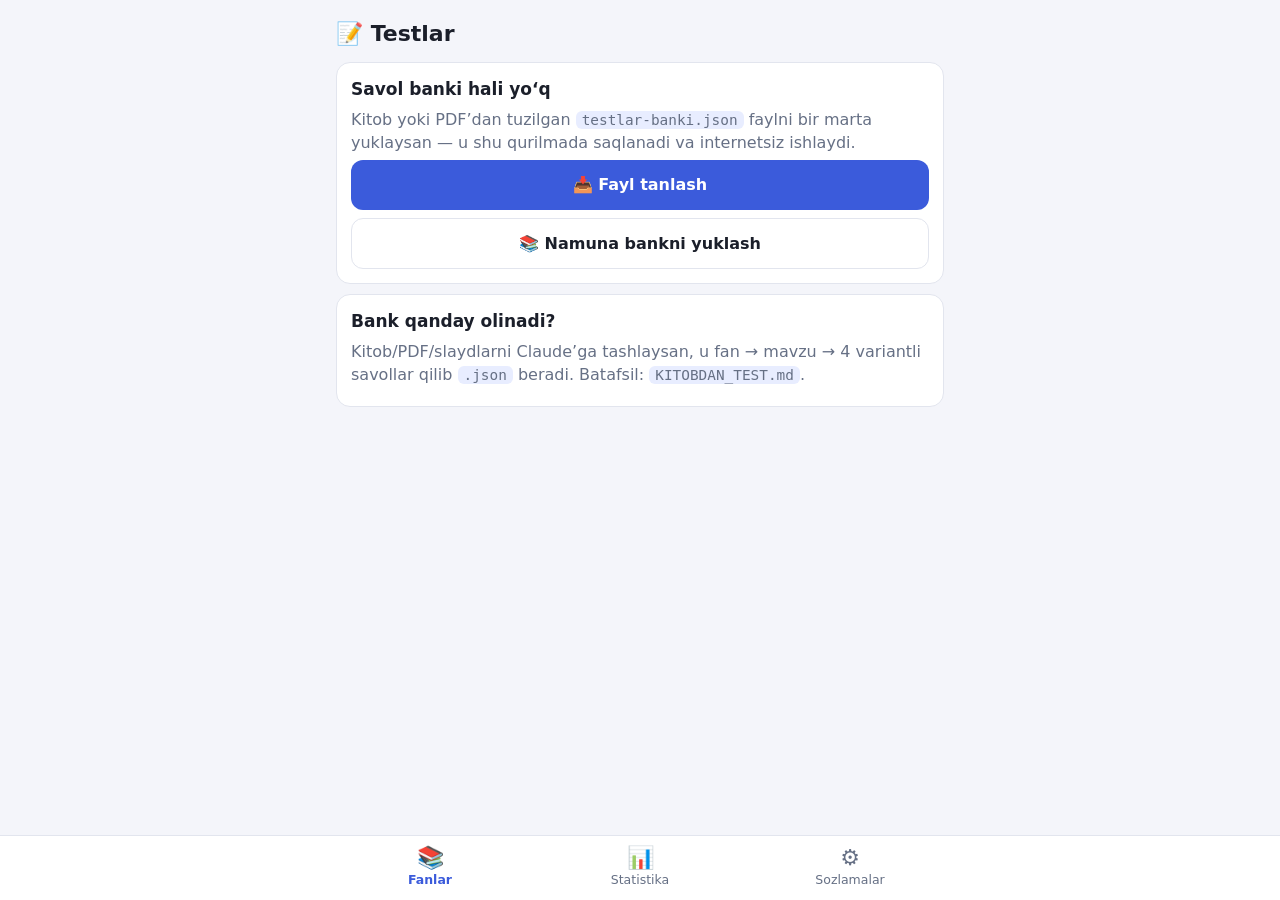
==== index.html @ 3037667a "Testlar: mustaqil PWA (fan → mavzu → 4 variantli testlar), bank import, xatolar/takrorlash, imtihon " ====
<!doctype html>
<html lang="uz">
<head>
<meta charset="utf-8">
<meta name="viewport" content="width=device-width,initial-scale=1,viewport-fit=cover">
<title>Testlar</title>
<meta name="theme-color" content="#3b5bdb">
<meta name="apple-mobile-web-app-capable" content="yes">
<meta name="mobile-web-app-capable" content="yes">
<meta name="apple-mobile-web-app-title" content="Testlar">
<meta name="apple-mobile-web-app-status-bar-style" content="default">
<link rel="manifest" href="manifest.webmanifest">
<link rel="icon" href="icons/icon.svg" type="image/svg+xml">
<link rel="apple-touch-icon" href="icons/apple-touch-icon.png">
<link rel="stylesheet" href="style.css">
</head>
<body>
<main id="app" aria-live="polite"></main>
<nav id="nav" aria-label="Asosiy"></nav>
<div id="toast" role="status" aria-live="polite"></div>
<input type="file" id="fbank" accept=".json,application/json" multiple hidden>
<input type="file" id="fback" accept=".json,application/json" hidden>
<noscript><p style="padding:16px">Ilova ishlashi uchun JavaScript kerak.</p></noscript>
<script src="app.js"></script>
</body>
</html>
---- style.css ----
:root{
  --bg:#f4f5fa;--card:#fff;--tx:#1b1f2a;--mu:#667085;--bd:#e2e5ee;
  --ac:#3b5bdb;--acx:#fff;--ac2:#e8edff;
  --ok:#0e8a47;--okbg:#e6f6ec;--bad:#c9261b;--badbg:#fdecea;--warn:#a15c07;--warnbg:#fff4e0;
  --r:14px;--nav:64px;
}
@media(prefers-color-scheme:dark){
  :root{--bg:#0e111d;--card:#171b2c;--tx:#e8eaf3;--mu:#9aa3b8;--bd:#2a3047;
    --ac:#8ea2ff;--acx:#0e111d;--ac2:#232a4d;
    --ok:#46d98a;--okbg:#10301f;--bad:#ff857b;--badbg:#3a1b1a;--warn:#f5b35b;--warnbg:#3a2c12}
}
*{box-sizing:border-box;-webkit-tap-highlight-color:transparent}
html{-webkit-text-size-adjust:100%}
body{margin:0;background:var(--bg);color:var(--tx);font:16px/1.45 -apple-system,BlinkMacSystemFont,"Segoe UI",Roboto,system-ui,sans-serif}
#app{max-width:640px;margin:0 auto;padding:max(14px,env(safe-area-inset-top)) 16px calc(var(--nav) + 24px + env(safe-area-inset-bottom))}
body.noav #app{padding-bottom:calc(24px + env(safe-area-inset-bottom))}
h1{font-size:22px;margin:4px 0 12px}
h2{font-size:17px;margin:0}
p{margin:6px 0}
code{background:var(--ac2);padding:1px 6px;border-radius:6px;font-size:.9em}
small,.mu{color:var(--mu)}
.mu.s{font-size:13px}
button{font:inherit;color:inherit;cursor:pointer}
button:disabled{opacity:.45;cursor:not-allowed}
:focus-visible{outline:3px solid var(--ac);outline-offset:2px}

.card{background:var(--card);border:1px solid var(--bd);border-radius:var(--r);padding:14px;margin:10px 0}
.hd{display:flex;align-items:center;justify-content:space-between;gap:8px}
.chip{display:inline-block;border:1px solid var(--bd);background:var(--card);border-radius:999px;padding:6px 12px;font-size:14px;min-height:36px}
.chip.on{background:var(--ac);color:var(--acx);border-color:var(--ac)}
.chip.static{min-height:0;padding:2px 10px;font-size:13px;color:var(--mu)}
.chips{display:flex;flex-wrap:wrap;gap:8px;margin:8px 0}
.row{display:flex;align-items:center;gap:10px;width:100%;text-align:left;background:var(--card);border:1px solid var(--bd);border-radius:12px;padding:12px;margin:8px 0;min-height:52px}
.row .t{flex:1;min-width:0}
.row .t b{overflow-wrap:anywhere}
.row.btnrow:active{background:var(--ac2)}

.big,.btn{display:block;border-radius:12px;padding:13px 16px;min-height:50px;font-weight:600;text-align:center}
.big{width:100%;background:var(--ac);color:var(--acx);border:0}
.btn{background:var(--card);border:1px solid var(--bd)}
.btn.s{min-height:44px;padding:9px 14px;font-weight:500}
.btn.danger{color:var(--bad);border-color:var(--bad)}
.in{display:flex;gap:8px;flex-wrap:wrap;margin:8px 0}
.in>*{flex:1 1 140px;margin:0}
.in>.fix{flex:0 0 auto}

.seg{display:flex;background:var(--ac2);border-radius:12px;padding:3px;gap:3px;margin:8px 0}
.seg button{flex:1;border:0;background:transparent;border-radius:9px;padding:9px 6px;min-height:44px;font-size:14px}
.seg button.on{background:var(--card);font-weight:700;box-shadow:0 1px 3px rgba(0,0,0,.15)}

.bar{height:8px;background:var(--ac2);border-radius:99px;overflow:hidden;margin:8px 0}
.bar i{display:block;height:100%;background:var(--ac);border-radius:99px}
.bar.ok i{background:var(--ok)}

#nav{position:fixed;left:0;right:0;bottom:0;display:flex;justify-content:center;background:var(--card);border-top:1px solid var(--bd);padding-bottom:env(safe-area-inset-bottom);z-index:5}
body.noav #nav{display:none}
#nav button{flex:1;max-width:210px;border:0;background:transparent;height:var(--nav);font-size:12.5px;display:flex;flex-direction:column;align-items:center;justify-content:center;gap:2px;color:var(--mu)}
#nav button span{font-size:22px;line-height:1}
#nav button.on{color:var(--ac);font-weight:700}

/* Test */
.q{font-size:18px;line-height:1.45;margin:12px 0 14px;font-weight:600;overflow-wrap:anywhere}
.opt{display:flex;gap:12px;align-items:flex-start;width:100%;text-align:left;background:var(--card);border:2px solid var(--bd);border-radius:12px;padding:13px;margin:9px 0;min-height:54px}
.opt .l{flex:0 0 28px;height:28px;border-radius:50%;background:var(--ac2);display:grid;place-items:center;font-weight:700;font-size:14px}
.opt span:last-child{flex:1;overflow-wrap:anywhere}
.opt:disabled{opacity:1;cursor:default}
.opt.sel{border-color:var(--ac);background:var(--ac2)}
.opt.ok{border-color:var(--ok);background:var(--okbg)}
.opt.bad{border-color:var(--bad);background:var(--badbg)}
.fb{border-radius:12px;padding:12px;margin:10px 0;background:var(--okbg);border:1px solid var(--ok)}
.fb.bad{background:var(--badbg);border-color:var(--bad)}
.fb.neutral{background:var(--ac2);border-color:var(--ac)}
.fb p{margin:6px 0 0}
.score{text-align:center;padding:10px 0}
.score b.n{font-size:48px;display:block;line-height:1.1}
details.rev{background:var(--card);border:1px solid var(--bd);border-radius:12px;padding:12px;margin:8px 0}
details.rev summary{cursor:pointer;font-weight:600;overflow-wrap:anywhere}
.stbar{display:flex;align-items:center;gap:8px;margin:8px 0;width:100%;text-align:left;background:none;border:0;padding:4px 0}
.stbar .k{flex:0 0 38%;font-size:14px;overflow-wrap:anywhere}
.stbar .b{flex:1}
.stbar .v{flex:0 0 76px;text-align:right;font-size:13px;color:var(--mu)}
.stbar .bar{margin:0}
.grid{display:grid;grid-template-columns:1fr auto;gap:6px 12px;margin:8px 0}
.grid b{text-align:right}
.note{background:var(--warnbg);color:var(--warn);border-radius:12px;padding:10px 12px;margin:10px 0;font-size:14px}
.okn{background:var(--okbg);color:var(--ok)}
input[type=date]{font:inherit;font-size:16px;padding:8px;border:1px solid var(--bd);border-radius:10px;background:var(--card);color:var(--tx);min-height:44px}
input[type=checkbox]{width:22px;height:22px;flex:0 0 auto;accent-color:var(--ac)}
.sticky{position:sticky;bottom:calc(var(--nav) + env(safe-area-inset-bottom));z-index:4;background:var(--bg);margin:0 -16px;padding:8px 16px;box-shadow:0 -8px 12px -8px rgba(0,0,0,.18)}
.top{display:flex;align-items:center;justify-content:space-between;gap:8px;margin-bottom:6px}
.tmr{font-weight:700;font-variant-numeric:tabular-nums}
.x{background:var(--card);border:1px solid var(--bd);border-radius:10px;min-width:44px;min-height:44px;font-size:18px}

#toast{position:fixed;left:50%;bottom:calc(var(--nav) + 18px + env(safe-area-inset-bottom));transform:translateX(-50%) translateY(20px);background:var(--tx);color:var(--bg);padding:10px 16px;border-radius:12px;opacity:0;pointer-events:none;transition:.25s;max-width:88vw;z-index:10;font-size:14px}
#toast.on{opacity:1;transform:translateX(-50%)}
@media(prefers-reduced-motion:reduce){*{transition:none!important}}
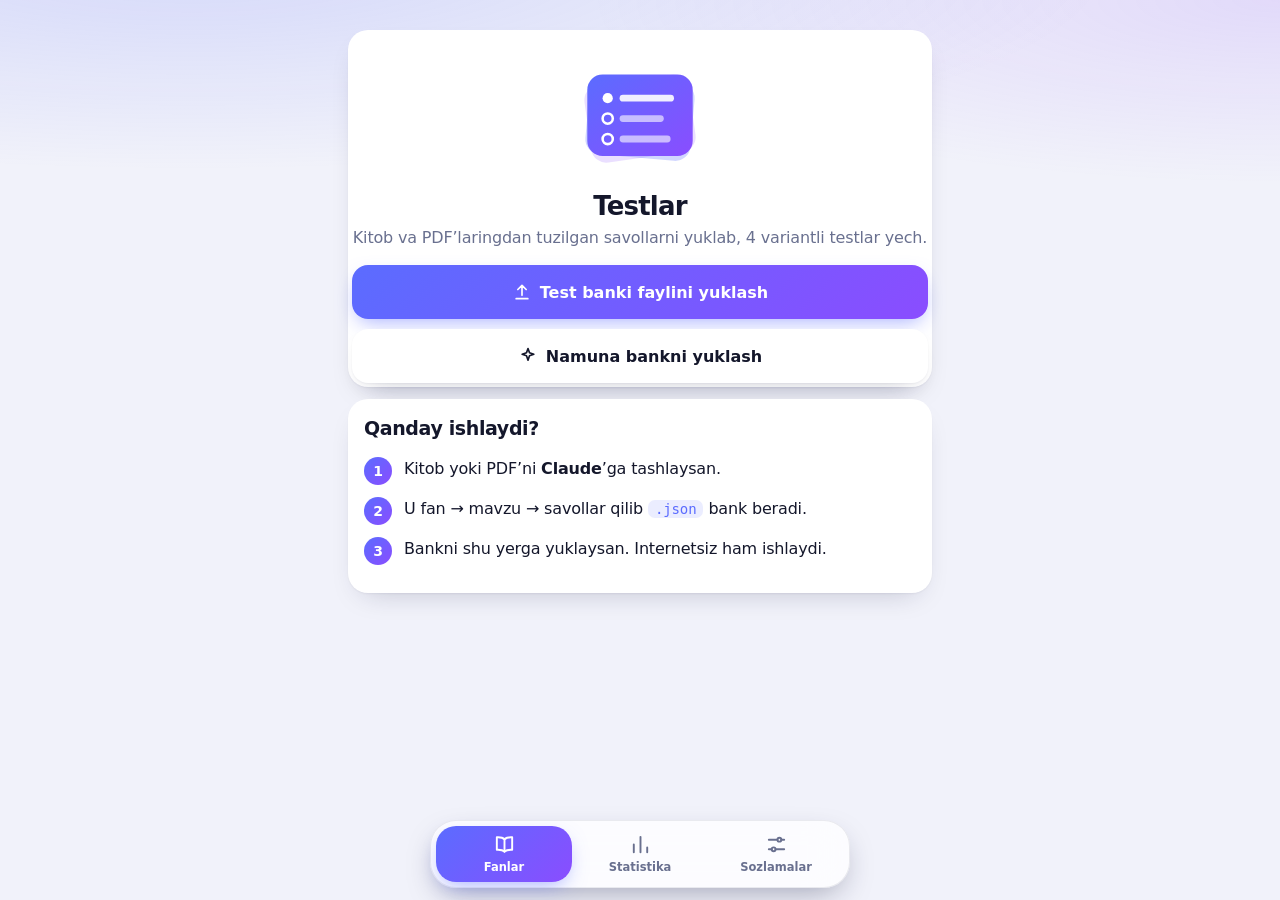
==== commit 05770339: "Interfeysni to‘liq yangilash: gradient dizayn, SVG ikonkalar, kunlik maqsad/streak, animatsiyalar, t" ====
--- a/index.html
+++ b/index.html
@@ -4,7 +4,7 @@
 <meta charset="utf-8">
 <meta name="viewport" content="width=device-width,initial-scale=1,viewport-fit=cover">
 <title>Testlar</title>
-<meta name="theme-color" content="#3b5bdb">
+<meta name="theme-color" content="#5b6cff">
 <meta name="apple-mobile-web-app-capable" content="yes">
 <meta name="mobile-web-app-capable" content="yes">
 <meta name="apple-mobile-web-app-title" content="Testlar">
@@ -18,6 +18,7 @@
 <main id="app" aria-live="polite"></main>
 <nav id="nav" aria-label="Asosiy"></nav>
 <div id="toast" role="status" aria-live="polite"></div>
+<div id="sheet"></div>
 <input type="file" id="fbank" accept=".json,application/json" multiple hidden>
 <input type="file" id="fback" accept=".json,application/json" hidden>
 <noscript><p style="padding:16px">Ilova ishlashi uchun JavaScript kerak.</p></noscript>
--- a/style.css
+++ b/style.css
@@ -1,96 +1,268 @@
+/* ───────── Tokenlar ───────── */
 :root{
-  --bg:#f4f5fa;--card:#fff;--tx:#1b1f2a;--mu:#667085;--bd:#e2e5ee;
-  --ac:#3b5bdb;--acx:#fff;--ac2:#e8edff;
-  --ok:#0e8a47;--okbg:#e6f6ec;--bad:#c9261b;--badbg:#fdecea;--warn:#a15c07;--warnbg:#fff4e0;
-  --r:14px;--nav:64px;
+  --bg:#f1f2fa;--card:#fff;--card2:#f6f7fd;--tx:#14172b;--mu:#69708f;--bd:rgba(20,24,60,.08);
+  --ac:#5b6cff;--ac2:#8a4dff;--acs:rgba(91,108,255,.12);--acx:#fff;
+  --ok:#0fa968;--oks:rgba(18,183,106,.13);--bad:#e5372b;--bads:rgba(240,68,56,.11);--warn:#d97706;--warns:rgba(247,144,9,.15);
+  --grad:linear-gradient(135deg,#5b6cff 0%,#8a4dff 100%);
+  --sh:0 1px 2px rgba(20,24,60,.05),0 12px 30px -16px rgba(20,24,60,.28);
+  --shb:0 8px 20px -6px rgba(91,108,255,.55);
+  --r:20px;--nav:70px;--glass:rgba(255,255,255,.78);--segon:#fff;
+  color-scheme:light;
 }
-@media(prefers-color-scheme:dark){
-  :root{--bg:#0e111d;--card:#171b2c;--tx:#e8eaf3;--mu:#9aa3b8;--bd:#2a3047;
-    --ac:#8ea2ff;--acx:#0e111d;--ac2:#232a4d;
-    --ok:#46d98a;--okbg:#10301f;--bad:#ff857b;--badbg:#3a1b1a;--warn:#f5b35b;--warnbg:#3a2c12}
-}
+@media(prefers-color-scheme:dark){:root:not([data-theme=light]){
+  --bg:#080a15;--card:#131730;--card2:#1a1f3b;--tx:#eef0ff;--mu:#98a0c6;--bd:rgba(255,255,255,.08);
+  --ac:#8b97ff;--acs:rgba(139,151,255,.17);--ok:#38d996;--oks:rgba(56,217,150,.14);--bad:#ff7a70;--bads:rgba(255,122,112,.14);--warn:#fbb04a;--warns:rgba(251,176,74,.15);
+  --sh:0 1px 2px rgba(0,0,0,.4),0 14px 30px -16px rgba(0,0,0,.7);--glass:rgba(19,23,48,.8);--segon:#2e3670;color-scheme:dark}}
+:root[data-theme=dark]{
+  --bg:#080a15;--card:#131730;--card2:#1a1f3b;--tx:#eef0ff;--mu:#98a0c6;--bd:rgba(255,255,255,.08);
+  --ac:#8b97ff;--acs:rgba(139,151,255,.17);--ok:#38d996;--oks:rgba(56,217,150,.14);--bad:#ff7a70;--bads:rgba(255,122,112,.14);--warn:#fbb04a;--warns:rgba(251,176,74,.15);
+  --sh:0 1px 2px rgba(0,0,0,.4),0 14px 30px -16px rgba(0,0,0,.7);--glass:rgba(19,23,48,.8);--segon:#2e3670;color-scheme:dark}
+
 *{box-sizing:border-box;-webkit-tap-highlight-color:transparent}
-html{-webkit-text-size-adjust:100%}
-body{margin:0;background:var(--bg);color:var(--tx);font:16px/1.45 -apple-system,BlinkMacSystemFont,"Segoe UI",Roboto,system-ui,sans-serif}
-#app{max-width:640px;margin:0 auto;padding:max(14px,env(safe-area-inset-top)) 16px calc(var(--nav) + 24px + env(safe-area-inset-bottom))}
-body.noav #app{padding-bottom:calc(24px + env(safe-area-inset-bottom))}
-h1{font-size:22px;margin:4px 0 12px}
-h2{font-size:17px;margin:0}
+html{-webkit-text-size-adjust:100%;scroll-behavior:smooth}
+body{margin:0;background:var(--bg);color:var(--tx);font:16px/1.45 -apple-system,BlinkMacSystemFont,"SF Pro Text","Segoe UI",Roboto,system-ui,sans-serif;letter-spacing:-.011em;-webkit-font-smoothing:antialiased}
+body::before{content:"";position:fixed;inset:0 0 auto 0;height:340px;background:radial-gradient(120% 100% at 15% -10%,rgba(91,108,255,.18),transparent 60%),radial-gradient(90% 90% at 100% 0,rgba(138,77,255,.14),transparent 60%);pointer-events:none;z-index:0}
+#app{position:relative;z-index:1;max-width:620px;margin:0 auto;padding:max(18px,env(safe-area-inset-top)) 18px calc(var(--nav) + 36px + env(safe-area-inset-bottom))}
+body.noav #app{padding-bottom:calc(130px + env(safe-area-inset-bottom))}
+h1{font-size:30px;line-height:1.1;margin:2px 0 0;font-weight:800;letter-spacing:-.03em}
+h2{font-size:19px;margin:0;font-weight:750;letter-spacing:-.02em}
+h3{font-size:17px;margin:0 0 4px}
 p{margin:6px 0}
-code{background:var(--ac2);padding:1px 6px;border-radius:6px;font-size:.9em}
+code{background:var(--acs);color:var(--ac);padding:1px 7px;border-radius:7px;font-size:.88em}
 small,.mu{color:var(--mu)}
 .mu.s{font-size:13px}
-button{font:inherit;color:inherit;cursor:pointer}
+.eyebrow{margin:0;color:var(--mu);font-size:14px;font-weight:600}
+button{font:inherit;color:inherit;cursor:pointer;border:0;background:none;padding:0;transition:transform .12s ease,background .2s,box-shadow .2s,opacity .2s}
+button:active:not(:disabled){transform:scale(.97)}
 button:disabled{opacity:.45;cursor:not-allowed}
-:focus-visible{outline:3px solid var(--ac);outline-offset:2px}
-
-.card{background:var(--card);border:1px solid var(--bd);border-radius:var(--r);padding:14px;margin:10px 0}
-.hd{display:flex;align-items:center;justify-content:space-between;gap:8px}
-.chip{display:inline-block;border:1px solid var(--bd);background:var(--card);border-radius:999px;padding:6px 12px;font-size:14px;min-height:36px}
-.chip.on{background:var(--ac);color:var(--acx);border-color:var(--ac)}
-.chip.static{min-height:0;padding:2px 10px;font-size:13px;color:var(--mu)}
-.chips{display:flex;flex-wrap:wrap;gap:8px;margin:8px 0}
-.row{display:flex;align-items:center;gap:10px;width:100%;text-align:left;background:var(--card);border:1px solid var(--bd);border-radius:12px;padding:12px;margin:8px 0;min-height:52px}
+:focus-visible{outline:3px solid var(--ac);outline-offset:2px;border-radius:12px}
+svg.i{width:1.25em;height:1.25em;flex:0 0 auto;fill:none;stroke:currentColor;stroke-width:2;stroke-linecap:round;stroke-linejoin:round;vertical-align:-.22em}
+
+/* ───────── Animatsiya ───────── */
+@keyframes up{from{opacity:0;transform:translateY(14px)}to{opacity:1;transform:none}}
+@keyframes pop{0%{transform:scale(.96)}50%{transform:scale(1.025)}100%{transform:scale(1)}}
+@keyframes shake{0%,100%{transform:translateX(0)}20%{transform:translateX(-7px)}40%{transform:translateX(6px)}60%{transform:translateX(-4px)}80%{transform:translateX(3px)}}
+@keyframes slidein{from{opacity:0;transform:translateX(26px)}to{opacity:1;transform:none}}
+@keyframes ringin{from{stroke-dashoffset:var(--c)}}
+@keyframes fbin{from{opacity:0;transform:translateY(10px) scale(.98)}to{opacity:1;transform:none}}
+@keyframes pulse{0%,100%{box-shadow:0 0 0 0 rgba(229,55,43,.4)}50%{box-shadow:0 0 0 6px rgba(229,55,43,0)}}
+.anim .up{animation:up .5s cubic-bezier(.2,.8,.2,1) both;animation-delay:calc(var(--i,0) * 55ms)}
+
+/* ───────── Umumiy komponentlar ───────── */
+.hdr{display:flex;align-items:flex-end;justify-content:space-between;gap:12px;margin:2px 0 16px}
+.pill{display:inline-flex;align-items:center;gap:6px;border-radius:999px;padding:8px 13px;font-weight:700;background:var(--card);box-shadow:var(--sh);font-size:15px}
+.pill.flame{color:#f97316}.pill.flame b{color:var(--tx)}
+.card{background:var(--card);border-radius:var(--r);padding:16px;margin:12px 0;box-shadow:var(--sh)}
+.card h2 .i{color:var(--ac);margin-right:6px}
+.sec{display:flex;align-items:center;justify-content:space-between;margin:24px 2px 8px}
+.sec h2{font-size:18px}
+.chip{display:inline-flex;align-items:center;gap:6px;border-radius:999px;padding:8px 14px;font-size:14px;font-weight:600;min-height:38px;background:var(--card);box-shadow:var(--sh)}
+.chip.on{background:var(--grad);color:#fff;box-shadow:var(--shb)}
+.chip.static{min-height:0;padding:3px 10px;font-size:12.5px;color:var(--mu);box-shadow:none;background:var(--acs);font-weight:600}
+.chips{display:flex;flex-wrap:wrap;gap:8px;margin:8px 0;align-items:center}
+.lbl{font-size:13px;font-weight:600;color:var(--mu);margin-right:2px}
+
+.big,.btn{display:flex;align-items:center;justify-content:center;gap:8px;border-radius:16px;padding:14px 18px;min-height:54px;font-weight:700;text-align:center;width:100%}
+.big{background:var(--grad);color:#fff;box-shadow:var(--shb)}
+.big.danger{background:linear-gradient(135deg,#ef4444,#dc2626);box-shadow:0 8px 20px -6px rgba(239,68,68,.5)}
+.btn{background:var(--card);box-shadow:var(--sh)}
+.btn.s{min-height:46px;padding:10px 14px;font-weight:600}
+.btn.danger{color:var(--bad)}
+.in{display:flex;gap:10px;flex-wrap:wrap;margin:10px 0}
+.in>*{flex:1 1 140px;margin:0;width:auto}
+.in>.fix{flex:0 0 auto}
+.ib{width:50px;height:50px;border-radius:16px;background:var(--card);box-shadow:var(--sh);display:grid;place-items:center;flex:0 0 auto;font-size:20px}
+.ib.on{color:var(--bad);background:var(--bads)}
+.x{width:44px;height:44px;border-radius:14px;background:var(--card);box-shadow:var(--sh);display:grid;place-items:center;flex:0 0 auto}
+
+.seg{display:flex;background:var(--card2);border-radius:16px;padding:4px;gap:4px;margin:8px 0}
+.seg button{flex:1;border-radius:12px;padding:10px 6px;min-height:46px;font-size:14px;font-weight:600;color:var(--mu);display:flex;align-items:center;justify-content:center;gap:6px}
+.seg button.on{background:var(--segon);color:var(--tx);box-shadow:0 2px 8px rgba(20,24,60,.16)}
+.seg button.on .i{color:var(--ac)}
+
+.bar{height:8px;background:var(--acs);border-radius:99px;overflow:hidden}
+.bar i{display:block;height:100%;background:var(--grad);border-radius:99px;transition:width .45s cubic-bezier(.2,.8,.2,1)}
+.bar.ok i{background:linear-gradient(90deg,#12b76a,#34d399)}
+
+.ringw{position:relative;display:grid;place-items:center;flex:0 0 auto}
+.ringw svg.ring{position:absolute;inset:0;width:100%;height:100%}
+.ring circle{fill:none;stroke-linecap:round}
+.ring .trk{stroke:var(--trk,var(--acs))}
+.ring .val{stroke:var(--clr,var(--ac));animation:ringin 1s cubic-bezier(.2,.8,.2,1) both}
+.ri{position:relative;text-align:center;line-height:1.1;font-weight:800}
+
+.av{width:48px;height:48px;border-radius:16px;display:grid;place-items:center;color:#fff;font-weight:800;font-size:17px;letter-spacing:0;flex:0 0 auto;background:linear-gradient(135deg,hsl(var(--h) 85% 60%),hsl(calc(var(--h) + 38) 85% 48%));box-shadow:0 8px 16px -8px hsl(var(--h) 85% 45%)}
+
+/* ───────── Bosh sahifa ───────── */
+.hero{position:relative;overflow:hidden;border-radius:26px;padding:20px;background:var(--grad);color:#fff;display:flex;gap:14px;align-items:center;box-shadow:0 18px 36px -16px rgba(91,108,255,.75)}
+.hero::before,.hero::after{content:"";position:absolute;border-radius:50%;background:rgba(255,255,255,.1);pointer-events:none}
+.hero::before{width:210px;height:210px;right:-70px;top:-90px}
+.hero::after{width:140px;height:140px;right:50px;bottom:-90px}
+.hero-l{flex:1;min-width:0;position:relative;z-index:1}
+.hero .k{margin:0;font-size:13px;opacity:.85;font-weight:600}
+.hero .n{margin:2px 0 0;font-size:34px;font-weight:800;letter-spacing:-.03em;line-height:1.1}
+.hero .n span{font-size:15px;font-weight:600;opacity:.85;margin-left:4px}
+.hero .hint{margin:4px 0 12px;font-size:14px;opacity:.92}
+.cta{display:inline-flex;align-items:center;gap:8px;background:#fff;color:#4a3bd6;font-weight:800;border-radius:14px;padding:12px 16px;min-height:46px;box-shadow:0 8px 18px -8px rgba(0,0,0,.35)}
+.hero .ringw{position:relative;z-index:1;--trk:rgba(255,255,255,.28);--clr:#fff}
+.hero .ri{font-size:22px}
+.tiles{display:grid;grid-template-columns:1fr 1fr;gap:12px;margin:14px 0}
+.tile{position:relative;text-align:left;background:var(--card);border-radius:20px;padding:14px;box-shadow:var(--sh);display:flex;flex-direction:column;gap:10px;min-height:112px}
+.tile .ti{width:42px;height:42px;border-radius:14px;display:grid;place-items:center;font-size:20px;background:hsl(var(--h) 90% 60% / .16);color:hsl(var(--h) 80% 46%)}
+:root[data-theme=dark] .tile .ti{color:hsl(var(--h) 90% 74%)}
+@media(prefers-color-scheme:dark){:root:not([data-theme=light]) .tile .ti{color:hsl(var(--h) 90% 74%)}}
+.tile b{display:block;font-size:16px;line-height:1.2}
+.tile small{font-size:13px}
+.tile .bdg{position:absolute;top:12px;right:12px;min-width:26px;height:26px;border-radius:13px;display:grid;place-items:center;padding:0 8px;font-size:13px;font-weight:800;color:#fff;background:linear-gradient(135deg,#f97316,#ef4444)}
+.scard{display:flex;align-items:center;gap:14px;width:100%;text-align:left;background:var(--card);border-radius:20px;padding:14px;margin:10px 0;box-shadow:var(--sh)}
+.scard .t{flex:1;min-width:0}
+.scard .t b{font-size:16.5px;display:block;overflow-wrap:anywhere;line-height:1.25}
+.scard .t small{font-size:13px;display:block;margin:2px 0 8px}
+.scard .bar{height:6px}
+.scard .bar i{background:linear-gradient(90deg,hsl(var(--h) 85% 60%),hsl(calc(var(--h) + 38) 85% 52%))}
+.scard>.i{color:var(--mu)}
+.plans{display:flex;gap:12px;overflow-x:auto;scroll-snap-type:x mandatory;margin:0 -18px;padding:4px 18px 14px;scrollbar-width:none}
+.plans::-webkit-scrollbar{display:none}
+.pcard{scroll-snap-align:start;flex:0 0 82%;max-width:300px;text-align:left;background:var(--card);border-radius:20px;padding:14px;box-shadow:var(--sh);display:flex;gap:12px;align-items:center}
+.pcard .ri{font-size:17px}.pcard .ri small{display:block;font-size:10.5px;font-weight:600}
+.pcard b{display:block;line-height:1.25}.pcard .t small{font-size:13px}
+.pcard .t{flex:1;min-width:0}
+.opts{background:var(--card);border-radius:20px;padding:12px 14px 6px;margin:12px 0;box-shadow:var(--sh)}
+
+/* ───────── Bo‘sh holat ───────── */
+.empty{text-align:center;padding:18px 4px 4px}
+.empty svg.ill{width:170px;height:auto;margin:6px auto 10px;display:block}
+.steps{list-style:none;padding:0;margin:14px 0 0;text-align:left}
+.steps li{display:flex;gap:12px;align-items:flex-start;margin:12px 0}
+.steps .n{width:28px;height:28px;border-radius:50%;background:var(--grad);color:#fff;display:grid;place-items:center;font-weight:800;font-size:14px;flex:0 0 auto}
+
+/* ───────── Fan sahifasi ───────── */
+.shero{position:relative;overflow:hidden;border-radius:26px;padding:16px 18px 18px;color:#fff;background:linear-gradient(135deg,hsl(var(--h) 80% 56%),hsl(calc(var(--h) + 40) 80% 44%));box-shadow:0 18px 36px -18px hsl(var(--h) 80% 40%);margin-bottom:12px}
+.shero::before{content:"";position:absolute;width:220px;height:220px;border-radius:50%;background:rgba(255,255,255,.12);right:-70px;top:-100px}
+.shero .top{display:flex;justify-content:space-between;align-items:center;position:relative}
+.shero .x{background:rgba(255,255,255,.2);box-shadow:none;color:#fff;backdrop-filter:blur(8px)}
+.shero h1{font-size:26px;margin:14px 0 4px;position:relative}
+.shero p{margin:0;opacity:.9;font-size:14px;position:relative}
+.shero .ringw{--trk:rgba(255,255,255,.28);--clr:#fff}
+.shero .ri{font-size:15px}
+.shero .row2{display:flex;justify-content:space-between;align-items:flex-end;gap:10px}
+.row{display:flex;align-items:center;gap:12px;width:100%;text-align:left;background:var(--card);border-radius:18px;padding:12px 14px;margin:9px 0;min-height:60px;box-shadow:var(--sh)}
 .row .t{flex:1;min-width:0}
-.row .t b{overflow-wrap:anywhere}
-.row.btnrow:active{background:var(--ac2)}
-
-.big,.btn{display:block;border-radius:12px;padding:13px 16px;min-height:50px;font-weight:600;text-align:center}
-.big{width:100%;background:var(--ac);color:var(--acx);border:0}
-.btn{background:var(--card);border:1px solid var(--bd)}
-.btn.s{min-height:44px;padding:9px 14px;font-weight:500}
-.btn.danger{color:var(--bad);border-color:var(--bad)}
-.in{display:flex;gap:8px;flex-wrap:wrap;margin:8px 0}
-.in>*{flex:1 1 140px;margin:0}
-.in>.fix{flex:0 0 auto}
-
-.seg{display:flex;background:var(--ac2);border-radius:12px;padding:3px;gap:3px;margin:8px 0}
-.seg button{flex:1;border:0;background:transparent;border-radius:9px;padding:9px 6px;min-height:44px;font-size:14px}
-.seg button.on{background:var(--card);font-weight:700;box-shadow:0 1px 3px rgba(0,0,0,.15)}
-
-.bar{height:8px;background:var(--ac2);border-radius:99px;overflow:hidden;margin:8px 0}
-.bar i{display:block;height:100%;background:var(--ac);border-radius:99px}
-.bar.ok i{background:var(--ok)}
-
-#nav{position:fixed;left:0;right:0;bottom:0;display:flex;justify-content:center;background:var(--card);border-top:1px solid var(--bd);padding-bottom:env(safe-area-inset-bottom);z-index:5}
+.row .t b{overflow-wrap:anywhere;line-height:1.25;display:block}
+.row .t small{font-size:12.5px;display:block;margin-top:2px}
+.row .go{width:38px;height:38px;border-radius:12px;display:grid;place-items:center;color:#fff;background:linear-gradient(135deg,hsl(var(--h) 85% 60%),hsl(calc(var(--h) + 38) 85% 48%));flex:0 0 auto}
+.tmain{flex:1;min-width:0;text-align:left}
+input[type=checkbox]{appearance:none;-webkit-appearance:none;width:26px;height:26px;border-radius:9px;border:2px solid var(--mu);background:transparent;flex:0 0 auto;display:grid;place-items:center;cursor:pointer;transition:.15s;opacity:.7;margin:0}
+input[type=checkbox]:checked{background:var(--grad);border-color:transparent;opacity:1}
+input[type=checkbox]:checked::after{content:"";width:6px;height:11px;border:solid #fff;border-width:0 2.5px 2.5px 0;transform:rotate(45deg) translate(-1px,-1px)}
+.sticky{position:sticky;bottom:calc(var(--nav) + 10px + env(safe-area-inset-bottom));z-index:4;margin:14px -18px 0;padding:10px 18px;background:linear-gradient(transparent,var(--bg) 40%)}
+.sticky .big:disabled{background:var(--card2);color:var(--mu);box-shadow:none;opacity:1}
+
+/* ───────── Test ───────── */
+.qtop{display:flex;align-items:center;gap:12px;margin-bottom:12px}
+.qtop .mid{flex:1;min-width:0}
+.qtop .cnt{display:flex;justify-content:space-between;font-size:13px;font-weight:700;margin-bottom:6px;color:var(--mu)}
+.qtop .cnt b{color:var(--tx)}
+.tmr{display:inline-flex;align-items:center;gap:6px;font-weight:800;font-variant-numeric:tabular-nums;background:var(--card);box-shadow:var(--sh);border-radius:14px;padding:0 12px;height:44px}
+.tmr.low{color:var(--bad);animation:pulse 1s infinite}
+.tags{display:flex;gap:8px;flex-wrap:wrap;margin:2px 0 10px}
+.tag{font-size:12.5px;font-weight:700;color:var(--ac);background:var(--acs);border-radius:999px;padding:4px 10px}
+.tag.fire{color:#ea580c;background:rgba(249,115,22,.14)}
+.qwrap.in{animation:slidein .32s cubic-bezier(.2,.8,.2,1)}
+.qcard{background:var(--card);border-radius:24px;padding:20px 18px;box-shadow:var(--sh);margin-bottom:14px}
+.q{font-size:20px;line-height:1.4;margin:0;font-weight:700;letter-spacing:-.02em;overflow-wrap:anywhere}
+.opt{display:flex;gap:12px;align-items:center;width:100%;text-align:left;background:var(--card);border:2px solid transparent;border-radius:18px;padding:12px 14px;margin:10px 0;min-height:60px;box-shadow:var(--sh);transition:transform .12s,border-color .2s,background .2s}
+.opt .l{flex:0 0 34px;height:34px;border-radius:11px;background:var(--card2);display:grid;place-items:center;font-weight:800;font-size:14px;color:var(--mu);transition:.2s}
+.opt .tx{flex:1;overflow-wrap:anywhere;font-weight:550}
+.opt .mk{flex:0 0 auto;font-size:22px;display:none}
+.opt:hover:not(:disabled){border-color:var(--acs)}
+.opt.sel{border-color:var(--ac);background:var(--acs)}
+.opt.sel .l{background:var(--grad);color:#fff}
+.opt.ok{border-color:var(--ok);background:var(--oks);animation:pop .4s}
+.opt.ok .l{background:var(--ok);color:#fff}
+.opt.ok .mk{display:block;color:var(--ok)}
+.opt.bad{border-color:var(--bad);background:var(--bads);animation:shake .4s}
+.opt.bad .l{background:var(--bad);color:#fff}
+.opt.bad .mk{display:block;color:var(--bad)}
+.opt:disabled{opacity:1;cursor:default}
+.opt:disabled:not(.ok):not(.bad):not(.sel){opacity:.55}
+.fb{border-radius:20px;padding:14px 16px;margin:14px 0;background:var(--oks);animation:fbin .35s cubic-bezier(.2,.8,.2,1);scroll-margin-bottom:130px}
+.fb.bad{background:var(--bads)}
+.fb .fh{display:flex;align-items:center;gap:8px;font-weight:800;font-size:16.5px;color:var(--ok)}
+.fb.bad .fh{color:var(--bad)}
+.fb.neutral{background:var(--acs)}
+.fb.neutral .fh{color:var(--ac)}
+.fb p{margin:6px 0 0}
+.fb .src{display:inline-flex;align-items:center;gap:6px;margin-top:8px;font-size:12.5px;color:var(--mu);font-weight:600}
+.qbar{position:fixed;left:0;right:0;bottom:0;z-index:6;padding:12px 18px calc(12px + env(safe-area-inset-bottom));background:var(--glass);backdrop-filter:blur(18px) saturate(1.4);-webkit-backdrop-filter:blur(18px) saturate(1.4);border-top:1px solid var(--bd)}
+.qbar .in{max-width:584px;margin:0 auto;flex-wrap:nowrap}
+.qbar .big{flex:1}
+.grid-q{display:flex;flex-wrap:wrap;gap:8px;margin:18px 0 8px}
+.dot{min-width:42px;height:42px;border-radius:13px;background:var(--card);box-shadow:var(--sh);font-weight:700;font-size:14px}
+.dot.done{background:var(--acs);color:var(--ac)}
+.dot.cur{background:var(--grad);color:#fff}
+.rate{display:flex;gap:10px}
+.rate button{flex:1;padding:14px 6px;min-height:80px;border-radius:18px;background:var(--card);box-shadow:var(--sh);font-weight:700;display:flex;flex-direction:column;align-items:center;gap:6px;border:2px solid transparent}
+.rate button .i{font-size:24px}
+.rate .y .i{color:var(--ok)}.rate .p .i{color:var(--warn)}.rate .n .i{color:var(--bad)}
+.rate .y.on{background:var(--oks);color:var(--ok);border-color:var(--ok)}.rate .p.on{background:var(--warns);color:var(--warn);border-color:var(--warn)}.rate .n.on{background:var(--bads);color:var(--bad);border-color:var(--bad)}
+
+/* ───────── Natija ───────── */
+.res{text-align:center;padding:24px 16px 20px}
+.res .ringw{margin:4px auto 6px}
+.res .n{font-size:44px;font-weight:850;letter-spacing:-.04em}
+.res h2{font-size:24px;margin:8px 0 2px}
+.stat3{display:grid;grid-template-columns:repeat(3,1fr);gap:10px;margin:16px 0 0}
+.stat3>div{background:var(--card2);border-radius:16px;padding:12px 6px}
+.stat3 b{display:block;font-size:22px;letter-spacing:-.03em}
+.stat3 small{font-size:12px;font-weight:600}
+.stat3 .g b{color:var(--ok)}.stat3 .r b{color:var(--bad)}
+details.rev{background:var(--card);border-radius:18px;padding:14px;margin:10px 0;box-shadow:var(--sh)}
+details.rev summary{cursor:pointer;font-weight:650;overflow-wrap:anywhere;list-style:none;display:flex;gap:10px;align-items:flex-start}
+details.rev summary::-webkit-details-marker{display:none}
+details.rev summary::before{content:"✕";flex:0 0 24px;height:24px;border-radius:8px;background:var(--bads);color:var(--bad);display:grid;place-items:center;font-size:12px;font-weight:800;margin-top:1px}
+details.rev[open] summary{margin-bottom:6px}
+.confetti{position:fixed;inset:0;width:100%;height:100%;pointer-events:none;z-index:60}
+
+/* ───────── Statistika ───────── */
+.kpis{display:grid;grid-template-columns:1fr 1fr;gap:12px;margin:12px 0}
+.kpi{background:var(--card);border-radius:20px;padding:14px;box-shadow:var(--sh)}
+.kpi b{display:block;font-size:28px;letter-spacing:-.03em;line-height:1.1}
+.kpi small{font-size:13px;font-weight:600}
+.kpi .i{color:var(--ac);font-size:20px;margin-bottom:6px;display:block}
+.week{display:flex;align-items:flex-end;gap:8px;height:140px;margin-top:8px}
+.week .c{flex:1;display:flex;flex-direction:column;align-items:center;justify-content:flex-end;height:100%;gap:6px}
+.week .c i{display:block;width:100%;max-width:34px;border-radius:10px 10px 6px 6px;background:var(--acs);min-height:6px;transition:height .6s cubic-bezier(.2,.8,.2,1)}
+.week .c.has i{background:var(--grad)}
+.week .c.now small{color:var(--ac);font-weight:800}
+.week .c small{font-size:11.5px;font-weight:600}
+.week .c em{font-style:normal;font-size:11px;font-weight:700;min-height:14px}
+.stbar{display:flex;align-items:center;gap:12px;margin:8px 0;width:100%;text-align:left;background:var(--card);border-radius:16px;padding:12px 14px;box-shadow:var(--sh)}
+.stbar .k{flex:1;min-width:0;font-size:14.5px;font-weight:600;overflow-wrap:anywhere;line-height:1.25}
+.stbar .k small{display:block;font-size:12px;font-weight:500}
+.stbar .ri{font-size:12.5px}
+
+/* ───────── Sozlamalar ───────── */
+.note{display:flex;gap:10px;align-items:flex-start;background:var(--warns);color:var(--warn);border-radius:16px;padding:12px 14px;margin:12px 0;font-size:14px;font-weight:600}
+.note.okn{background:var(--oks);color:var(--ok)}
+input[type=date]{font:inherit;font-size:16px;padding:8px 10px;border:0;border-radius:12px;background:var(--card2);color:var(--tx);min-height:44px}
+.grp .row{box-shadow:none;background:var(--card2);margin:8px 0}
+.row input[type=date]{width:148px;flex:0 0 auto}
+
+/* ───────── Pastki navigatsiya, toast, sheet ───────── */
+#nav{position:fixed;left:50%;transform:translateX(-50%);bottom:calc(12px + env(safe-area-inset-bottom));width:min(420px,calc(100% - 28px));display:flex;padding:6px;border-radius:26px;background:var(--glass);backdrop-filter:blur(20px) saturate(1.5);-webkit-backdrop-filter:blur(20px) saturate(1.5);box-shadow:0 12px 32px -10px rgba(20,24,60,.4),inset 0 0 0 1px var(--bd);z-index:5}
 body.noav #nav{display:none}
-#nav button{flex:1;max-width:210px;border:0;background:transparent;height:var(--nav);font-size:12.5px;display:flex;flex-direction:column;align-items:center;justify-content:center;gap:2px;color:var(--mu)}
-#nav button span{font-size:22px;line-height:1}
-#nav button.on{color:var(--ac);font-weight:700}
-
-/* Test */
-.q{font-size:18px;line-height:1.45;margin:12px 0 14px;font-weight:600;overflow-wrap:anywhere}
-.opt{display:flex;gap:12px;align-items:flex-start;width:100%;text-align:left;background:var(--card);border:2px solid var(--bd);border-radius:12px;padding:13px;margin:9px 0;min-height:54px}
-.opt .l{flex:0 0 28px;height:28px;border-radius:50%;background:var(--ac2);display:grid;place-items:center;font-weight:700;font-size:14px}
-.opt span:last-child{flex:1;overflow-wrap:anywhere}
-.opt:disabled{opacity:1;cursor:default}
-.opt.sel{border-color:var(--ac);background:var(--ac2)}
-.opt.ok{border-color:var(--ok);background:var(--okbg)}
-.opt.bad{border-color:var(--bad);background:var(--badbg)}
-.fb{border-radius:12px;padding:12px;margin:10px 0;background:var(--okbg);border:1px solid var(--ok)}
-.fb.bad{background:var(--badbg);border-color:var(--bad)}
-.fb.neutral{background:var(--ac2);border-color:var(--ac)}
-.fb p{margin:6px 0 0}
-.score{text-align:center;padding:10px 0}
-.score b.n{font-size:48px;display:block;line-height:1.1}
-details.rev{background:var(--card);border:1px solid var(--bd);border-radius:12px;padding:12px;margin:8px 0}
-details.rev summary{cursor:pointer;font-weight:600;overflow-wrap:anywhere}
-.stbar{display:flex;align-items:center;gap:8px;margin:8px 0;width:100%;text-align:left;background:none;border:0;padding:4px 0}
-.stbar .k{flex:0 0 38%;font-size:14px;overflow-wrap:anywhere}
-.stbar .b{flex:1}
-.stbar .v{flex:0 0 76px;text-align:right;font-size:13px;color:var(--mu)}
-.stbar .bar{margin:0}
-.grid{display:grid;grid-template-columns:1fr auto;gap:6px 12px;margin:8px 0}
-.grid b{text-align:right}
-.note{background:var(--warnbg);color:var(--warn);border-radius:12px;padding:10px 12px;margin:10px 0;font-size:14px}
-.okn{background:var(--okbg);color:var(--ok)}
-input[type=date]{font:inherit;font-size:16px;padding:8px;border:1px solid var(--bd);border-radius:10px;background:var(--card);color:var(--tx);min-height:44px}
-input[type=checkbox]{width:22px;height:22px;flex:0 0 auto;accent-color:var(--ac)}
-.sticky{position:sticky;bottom:calc(var(--nav) + env(safe-area-inset-bottom));z-index:4;background:var(--bg);margin:0 -16px;padding:8px 16px;box-shadow:0 -8px 12px -8px rgba(0,0,0,.18)}
-.top{display:flex;align-items:center;justify-content:space-between;gap:8px;margin-bottom:6px}
-.tmr{font-weight:700;font-variant-numeric:tabular-nums}
-.x{background:var(--card);border:1px solid var(--bd);border-radius:10px;min-width:44px;min-height:44px;font-size:18px}
-
-#toast{position:fixed;left:50%;bottom:calc(var(--nav) + 18px + env(safe-area-inset-bottom));transform:translateX(-50%) translateY(20px);background:var(--tx);color:var(--bg);padding:10px 16px;border-radius:12px;opacity:0;pointer-events:none;transition:.25s;max-width:88vw;z-index:10;font-size:14px}
+#nav button{flex:1;height:56px;border-radius:20px;font-size:11.5px;font-weight:700;display:flex;flex-direction:column;align-items:center;justify-content:center;gap:3px;color:var(--mu)}
+#nav button .i{width:23px;height:23px}
+#nav button.on{color:#fff;background:var(--grad);box-shadow:var(--shb)}
+#toast{position:fixed;left:50%;bottom:calc(var(--nav) + 30px + env(safe-area-inset-bottom));transform:translateX(-50%) translateY(20px);background:var(--tx);color:var(--bg);padding:11px 18px;border-radius:16px;opacity:0;pointer-events:none;transition:.28s;max-width:88vw;z-index:70;font-size:14px;font-weight:600;box-shadow:0 12px 30px -10px rgba(0,0,0,.5)}
 #toast.on{opacity:1;transform:translateX(-50%)}
-@media(prefers-reduced-motion:reduce){*{transition:none!important}}
+#sheet{position:fixed;inset:0;z-index:80;visibility:hidden}
+#sheet.on{visibility:visible}
+.sh-bg{position:absolute;inset:0;background:rgba(8,10,25,.5);backdrop-filter:blur(3px);opacity:0;transition:opacity .25s}
+.sh-card{position:absolute;left:12px;right:12px;bottom:calc(12px + env(safe-area-inset-bottom));max-width:480px;margin:0 auto;background:var(--card);border-radius:28px;padding:22px 20px 18px;box-shadow:0 30px 60px -20px rgba(0,0,0,.6);transform:translateY(40px);opacity:0;transition:.3s cubic-bezier(.2,.8,.2,1)}
+#sheet.on .sh-bg{opacity:1}
+#sheet.on .sh-card{transform:none;opacity:1}
+.sh-card h3{font-size:20px;font-weight:800}
+.sh-card p{color:var(--mu);margin:4px 0 14px}
+@media(prefers-reduced-motion:reduce){*,*::before,*::after{animation:none!important;transition:none!important;scroll-behavior:auto!important}}
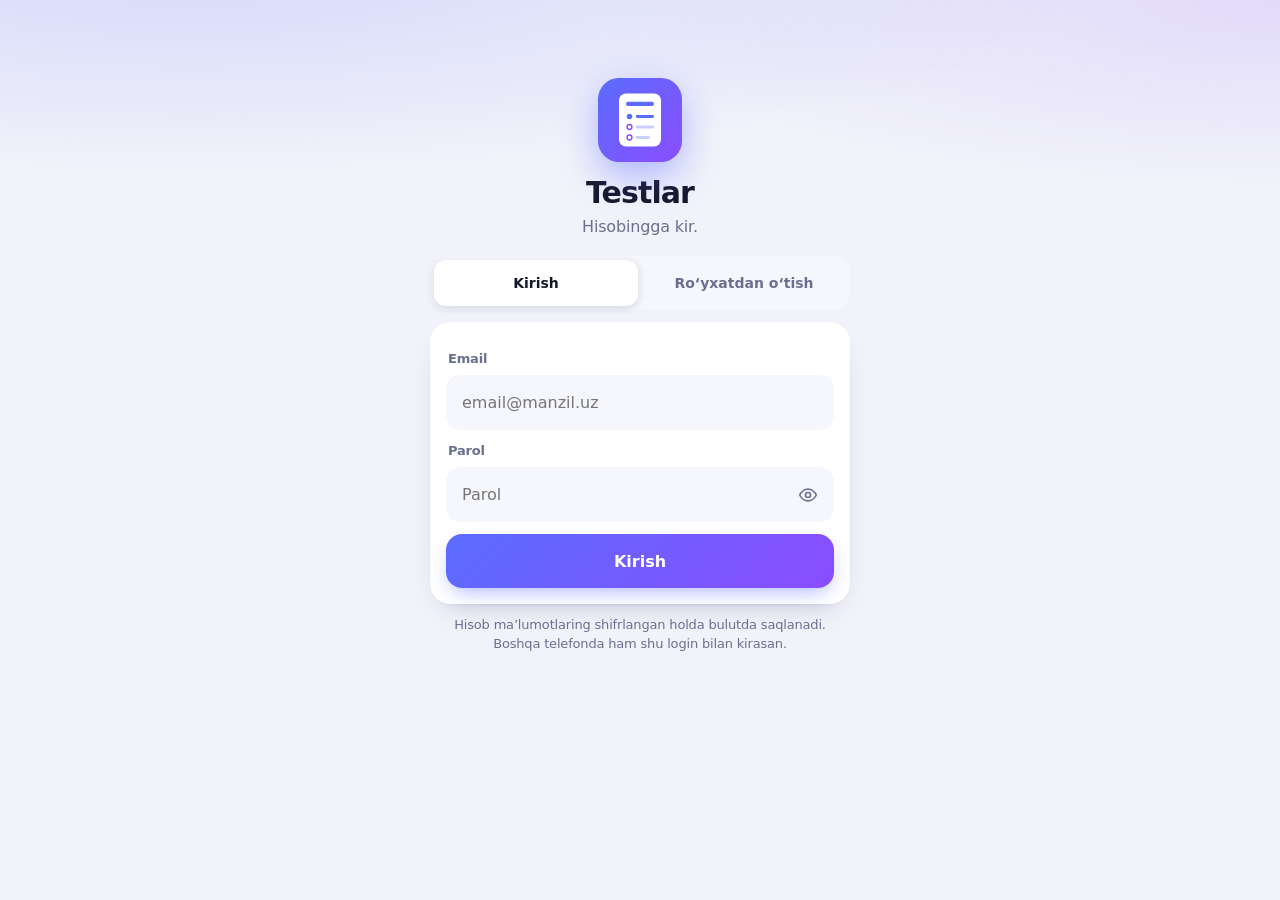
==== commit 48253bcc: "Login/parol (Supabase Auth), bulutga sinxron, owner paneli va RLS Co-Authored-By: Claude Sonnet 5.5 " ====
--- a/index.html
+++ b/index.html
@@ -22,6 +22,8 @@
 <input type="file" id="fbank" accept=".json,application/json" multiple hidden>
 <input type="file" id="fback" accept=".json,application/json" hidden>
 <noscript><p style="padding:16px">Ilova ishlashi uchun JavaScript kerak.</p></noscript>
+<script src="config.js"></script>
+<script src="auth.js"></script>
 <script src="app.js"></script>
 </body>
 </html>
--- a/style.css
+++ b/style.css
@@ -266,3 +266,20 @@
 .sh-card h3{font-size:20px;font-weight:800}
 .sh-card p{color:var(--mu);margin:4px 0 14px}
 @media(prefers-reduced-motion:reduce){*,*::before,*::after{animation:none!important;transition:none!important;scroll-behavior:auto!important}}
+
+/* ───────── Kirish / hisob ───────── */
+.authw{max-width:420px;margin:0 auto;padding-top:min(8vh,60px);text-align:center}
+.authw .alogo{width:84px;height:84px;margin:0 auto 14px;filter:drop-shadow(0 14px 18px rgba(91,108,255,.45))}
+.authw .alogo svg{width:100%;height:100%}
+.authw .seg{margin:0 0 10px}
+.authw form{text-align:left}
+.fld{display:block;margin:12px 0}
+.fld .lb{display:block;font-size:13px;font-weight:700;color:var(--mu);margin:0 0 6px 2px}
+.fld input{width:100%;font:inherit;font-size:16px;padding:14px 14px;border-radius:14px;border:2px solid transparent;background:var(--card2);color:var(--tx);min-height:52px;outline:none;transition:border-color .2s}
+.fld input:focus{border-color:var(--ac)}
+.pw{display:flex;gap:8px;align-items:center;position:relative}
+.pw input{padding-right:52px}
+.eye{position:absolute;right:4px;top:50%;transform:translateY(-50%);width:44px;height:44px;display:grid;place-items:center;color:var(--mu);border-radius:12px}
+.authw .big{margin-top:6px}
+.acct .in{margin-bottom:0}
+.acct form{margin-top:10px}
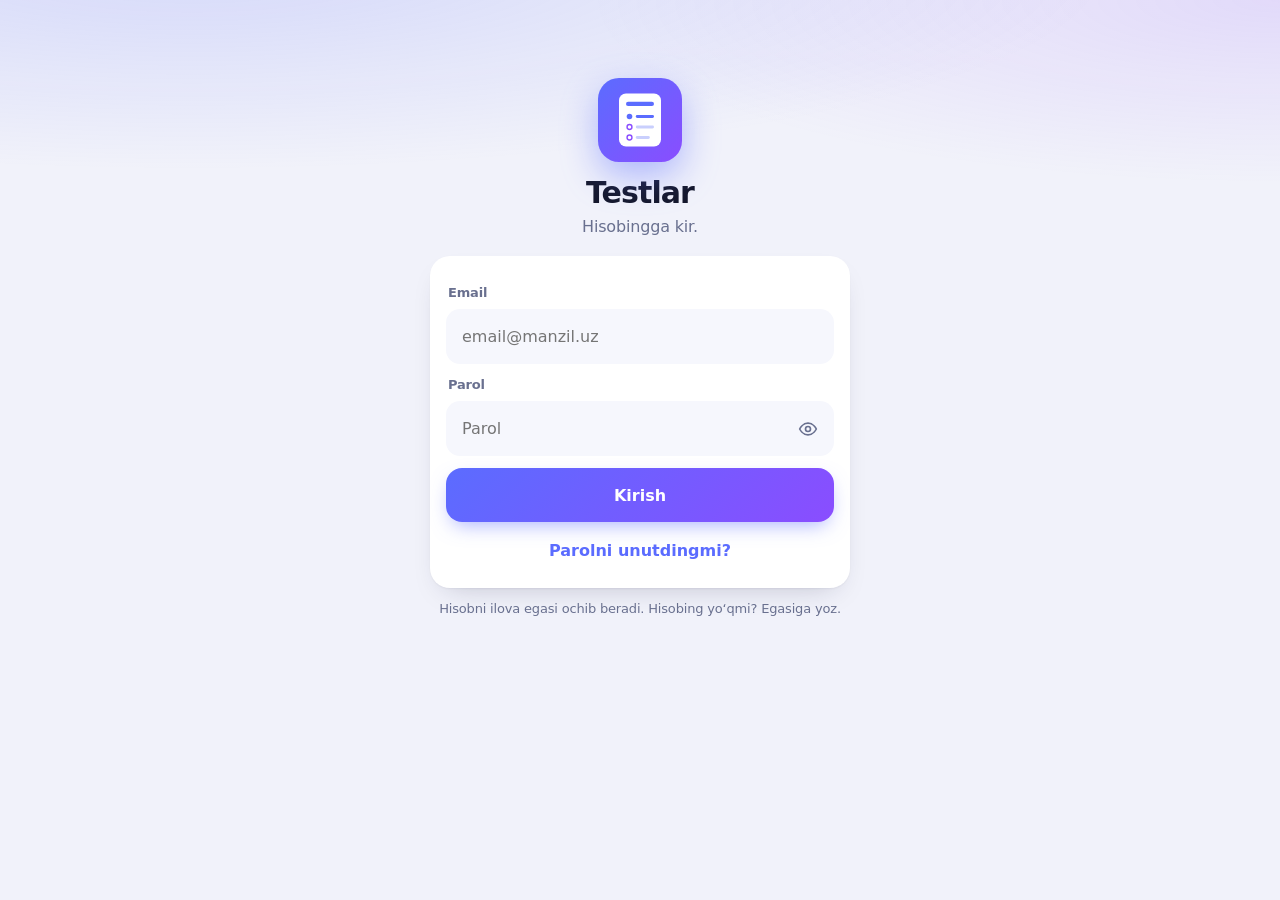
==== commit ef1383f0: "Umumiy katalog: owner yuklaydi, obunachilarda o‘zi paydo bo‘ladi Co-Authored-By: Claude Sonnet 5.5 <" ====
--- a/index.html
+++ b/index.html
@@ -21,6 +21,7 @@
 <div id="sheet"></div>
 <input type="file" id="fbank" accept=".json,application/json" multiple hidden>
 <input type="file" id="fback" accept=".json,application/json" hidden>
+<input type="file" id="fcat" accept=".json,application/json" multiple hidden>
 <noscript><p style="padding:16px">Ilova ishlashi uchun JavaScript kerak.</p></noscript>
 <script src="config.js"></script>
 <script src="auth.js"></script>
--- a/style.css
+++ b/style.css
@@ -283,3 +283,8 @@
 .authw .big{margin-top:6px}
 .acct .in{margin-bottom:0}
 .acct form{margin-top:10px}
+
+.lnk{display:block;width:100%;margin-top:6px;background:none;color:var(--ac);font-weight:700;padding:10px 4px;min-height:44px;text-align:center}
+.cred{background:var(--card2);border-radius:14px;padding:14px;white-space:pre-wrap;word-break:break-all;font:14px/1.7 ui-monospace,Menlo,Consolas,monospace;margin:10px 0;text-align:left;user-select:all}
+.sh-card{max-height:calc(100dvh - 24px);overflow:auto;text-align:left}
+.sh-card .fld{margin:10px 0}
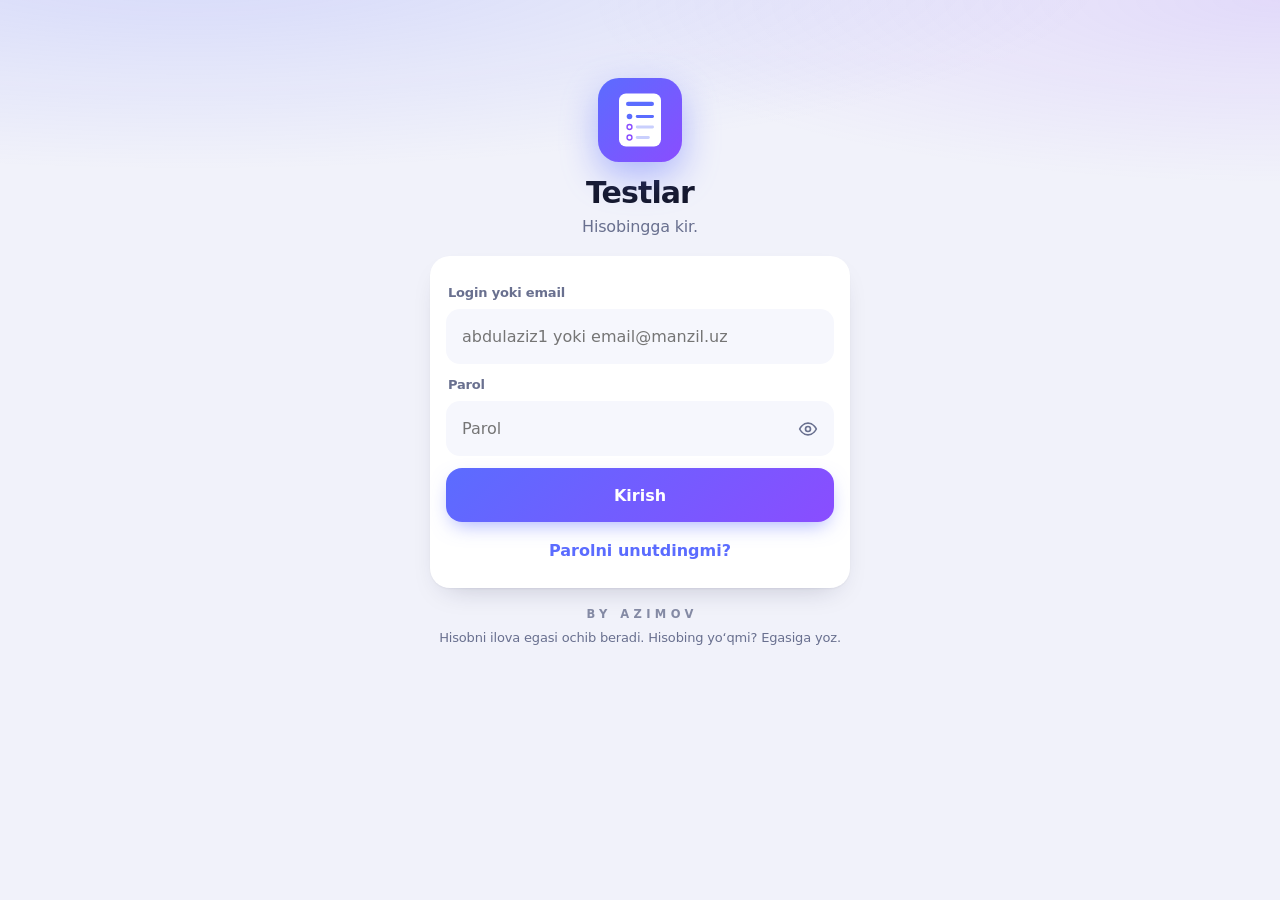
==== commit 69ddb160: "Login namunasi abdulaziz1; kirish animatsiyasi va ilova ichida BY AZIMOV; v1.7.1 Co-Authored-By: Cla" ====
--- a/index.html
+++ b/index.html
@@ -15,6 +15,36 @@
 <link rel="stylesheet" href="style.css">
 </head>
 <body>
+<div id="splash" aria-hidden="true">
+  <div class="sp-orb o1"></div><div class="sp-orb o2"></div><div class="sp-orb o3"></div>
+  <div class="sp-stage">
+    <span class="sp-chip c1">A</span><span class="sp-chip c2">B</span><span class="sp-chip c3">C</span><span class="sp-chip c4">D</span>
+    <div class="sp-logo"><svg viewBox="0 0 120 120">
+      <rect class="sp-tile" x="6" y="6" width="108" height="108" rx="30" fill="#fff"/>
+      <rect class="sp-ln" style="--i:0" x="30" y="28" width="60" height="9" rx="4.5" fill="#5b6cff"/>
+      <circle class="sp-dot" style="--i:1" cx="38" cy="56" r="7" fill="#5b6cff"/>
+      <path class="sp-chk" d="M34.4 56.3l2.9 2.9 5.1-5.8" fill="none" stroke="#fff" stroke-width="2.6" stroke-linecap="round" stroke-linejoin="round" pathLength="1"/>
+      <rect class="sp-ln" style="--i:1" x="52" y="53" width="38" height="6" rx="3" fill="#5b6cff"/>
+      <circle class="sp-dot" style="--i:2" cx="38" cy="76" r="6" fill="none" stroke="#8a4dff" stroke-width="2.6"/>
+      <rect class="sp-ln" style="--i:2" x="52" y="73" width="38" height="6" rx="3" fill="#c9cffd"/>
+      <circle class="sp-dot" style="--i:3" cx="38" cy="96" r="6" fill="none" stroke="#8a4dff" stroke-width="2.6"/>
+      <rect class="sp-ln" style="--i:3" x="52" y="93" width="28" height="6" rx="3" fill="#c9cffd"/>
+    </svg></div>
+  </div>
+  <h1 class="sp-title"><span style="--i:0">T</span><span style="--i:1">e</span><span style="--i:2">s</span><span style="--i:3">t</span><span style="--i:4">l</span><span style="--i:5">a</span><span style="--i:6">r</span></h1>
+  <p class="sp-sub">Bilim — har kuni</p>
+  <div class="sp-bar"><i></i></div>
+  <p class="sp-by" aria-hidden="true"><span style="--i:0">B</span><span style="--i:1">Y</span><span class="g"></span><span style="--i:2">A</span><span style="--i:3">Z</span><span style="--i:4">I</span><span style="--i:5">M</span><span style="--i:6">O</span><span style="--i:7">V</span></p>
+</div>
+<script>
+// Kirish animatsiyasi: har ishga tushishda bir marta (bir sessiyada qayta ko‘rsatilmaydi). Sinov rejimida (webdriver) o‘tkazib yuboriladi; ?splash=1 majburan ko‘rsatadi.
+(function () {
+  var s = document.getElementById('splash'), force = /[?&]splash=1/.test(location.search), seen = false;
+  try { seen = sessionStorage.getItem('testlar:splash') === '1'; sessionStorage.setItem('testlar:splash', '1'); } catch (e) {}
+  if (!force && (navigator.webdriver || seen)) { s.parentNode.removeChild(s); } else { document.body.className += ' splashing'; }
+})();
+</script>
+<div id="upd" role="status" aria-live="polite"></div>
 <main id="app" aria-live="polite"></main>
 <nav id="nav" aria-label="Asosiy"></nav>
 <div id="toast" role="status" aria-live="polite"></div>
--- a/style.css
+++ b/style.css
@@ -168,7 +168,7 @@
 .tags{display:flex;gap:8px;flex-wrap:wrap;margin:2px 0 10px}
 .tag{font-size:12.5px;font-weight:700;color:var(--ac);background:var(--acs);border-radius:999px;padding:4px 10px}
 .tag.fire{color:#ea580c;background:rgba(249,115,22,.14)}
-.qwrap.in{animation:slidein .32s cubic-bezier(.2,.8,.2,1)}
+.qwrap.qin{animation:slidein .32s cubic-bezier(.2,.8,.2,1)}
 .qcard{background:var(--card);border-radius:24px;padding:20px 18px;box-shadow:var(--sh);margin-bottom:14px}
 .q{font-size:20px;line-height:1.4;margin:0;font-weight:700;letter-spacing:-.02em;overflow-wrap:anywhere}
 .opt{display:flex;gap:12px;align-items:center;width:100%;text-align:left;background:var(--card);border:2px solid transparent;border-radius:18px;padding:12px 14px;margin:10px 0;min-height:60px;box-shadow:var(--sh);transition:transform .12s,border-color .2s,background .2s}
@@ -288,3 +288,153 @@
 .cred{background:var(--card2);border-radius:14px;padding:14px;white-space:pre-wrap;word-break:break-all;font:14px/1.7 ui-monospace,Menlo,Consolas,monospace;margin:10px 0;text-align:left;user-select:all}
 .sh-card{max-height:calc(100dvh - 24px);overflow:auto;text-align:left}
 .sh-card .fld{margin:10px 0}
+
+/* ───────── Kirish animatsiyasi (splash) ───────── */
+#splash{position:fixed;inset:0;z-index:1000;display:flex;flex-direction:column;align-items:center;justify-content:center;overflow:hidden;color:#fff;
+  background:radial-gradient(90% 60% at 50% 0%,rgba(255,255,255,.22),transparent 60%),linear-gradient(160deg,#4a5bff 0%,#7647ff 55%,#a24dff 100%);
+  animation:spAuto .01s linear 5s forwards}
+#splash.out{opacity:0;transform:scale(1.08);visibility:hidden;transition:opacity .55s ease,transform .55s cubic-bezier(.4,0,.2,1),visibility 0s .55s}
+body.splashing #app,body.splashing #nav{opacity:0}
+.sp-orb{position:absolute;border-radius:50%;filter:blur(40px);opacity:.55;animation:spDrift 7s ease-in-out infinite alternate}
+.sp-orb.o1{width:260px;height:260px;background:#7ea2ff;left:-80px;top:8%}
+.sp-orb.o2{width:300px;height:300px;background:#c06bff;right:-110px;bottom:6%;animation-delay:-2s}
+.sp-orb.o3{width:180px;height:180px;background:#4be3ff;right:12%;top:4%;opacity:.35;animation-delay:-4s}
+.sp-stage{position:relative;width:190px;height:190px;display:grid;place-items:center}
+.sp-logo{width:132px;height:132px;filter:drop-shadow(0 22px 28px rgba(30,10,120,.45));animation:spPop .85s cubic-bezier(.2,1.5,.4,1) .1s both,spFloat 3.4s ease-in-out 1.1s infinite}
+.sp-logo svg{width:100%;height:100%;overflow:visible}
+.sp-ln{transform-box:fill-box;transform-origin:left center;animation:spLine .5s cubic-bezier(.2,.8,.2,1) both;animation-delay:calc(.6s + var(--i) * .13s)}
+.sp-dot{transform-box:fill-box;transform-origin:center;animation:spDotIn .45s cubic-bezier(.2,1.6,.4,1) both;animation-delay:calc(.55s + var(--i) * .13s)}
+.sp-chk{stroke-dasharray:1;stroke-dashoffset:1;animation:spDraw .45s ease 1.05s forwards}
+.sp-chip{position:absolute;width:38px;height:38px;border-radius:13px;display:grid;place-items:center;font-weight:800;font-size:17px;color:#fff;background:rgba(255,255,255,.2);border:1.5px solid rgba(255,255,255,.55);backdrop-filter:blur(6px);-webkit-backdrop-filter:blur(6px);
+  animation:spChip .8s cubic-bezier(.2,1.4,.4,1) both,spFloat 3s ease-in-out infinite;animation-delay:var(--d),calc(var(--d) + .8s)}
+.sp-chip.c1{left:-8px;top:6px;--d:.55s}.sp-chip.c2{right:-10px;top:30px;--d:.7s}.sp-chip.c3{left:-2px;bottom:10px;--d:.85s}.sp-chip.c4{right:-6px;bottom:-2px;--d:1s}
+.sp-title{margin:12px 0 0;font-size:44px;letter-spacing:-.03em;font-weight:850;display:flex}
+.sp-title span{display:inline-block;animation:spRise .6s cubic-bezier(.2,.9,.3,1.25) both;animation-delay:calc(.75s + var(--i) * .055s)}
+.sp-sub{margin:4px 0 0;font-size:15px;font-weight:600;opacity:0;letter-spacing:.02em;animation:spFade .6s ease 1.35s forwards}
+.sp-bar{position:absolute;left:50%;bottom:calc(64px + env(safe-area-inset-bottom));width:120px;height:4px;border-radius:99px;background:rgba(255,255,255,.25);overflow:hidden;transform:translateX(-50%)}
+.sp-bar i{display:block;height:100%;width:100%;border-radius:99px;background:#fff;animation:spBar 1.6s cubic-bezier(.3,.7,.2,1) both}
+@keyframes spPop{0%{transform:scale(.25) rotate(-18deg);opacity:0}60%{opacity:1}100%{transform:none;opacity:1}}
+@keyframes spFloat{0%,100%{translate:0 0}50%{translate:0 -7px}}
+@keyframes spLine{from{transform:scaleX(0);opacity:0}to{transform:none;opacity:1}}
+@keyframes spDotIn{from{transform:scale(0)}to{transform:none}}
+@keyframes spDraw{to{stroke-dashoffset:0}}
+@keyframes spChip{from{opacity:0;transform:scale(.2) translateY(14px)}to{opacity:1;transform:none}}
+@keyframes spRise{from{opacity:0;transform:translateY(26px) scale(.8)}to{opacity:1;transform:none}}
+@keyframes spFade{to{opacity:.9}}
+@keyframes spBar{from{transform:translateX(-100%)}to{transform:none}}
+@keyframes spDrift{from{transform:translate(0,0) scale(1)}to{transform:translate(36px,-28px) scale(1.15)}}
+@keyframes spAuto{to{opacity:0;visibility:hidden}}
+@media(prefers-reduced-motion:reduce){.sp-sub{opacity:.9}.sp-chk{stroke-dashoffset:0}}
+
+/* ───────── Yangi versiya xabari ───────── */
+#upd{position:fixed;left:12px;right:12px;top:max(12px,env(safe-area-inset-top));max-width:540px;margin:0 auto;z-index:90;display:flex;align-items:center;gap:12px;padding:12px 12px 12px 14px;border-radius:20px;color:#fff;background:var(--grad);box-shadow:0 18px 36px -12px rgba(91,108,255,.75);transform:translateY(-160%);transition:transform .45s cubic-bezier(.2,.9,.3,1.15);visibility:hidden}
+#upd.on{transform:none;visibility:visible}
+#upd .ui{width:38px;height:38px;border-radius:13px;background:rgba(255,255,255,.2);display:grid;place-items:center;flex:0 0 auto;font-size:19px}
+#upd .ut{flex:1;min-width:0;line-height:1.25}
+#upd .ut b{display:block;font-size:15px}
+#upd .ut small{color:rgba(255,255,255,.85);font-size:12.5px}
+#upd .ub{background:#fff;color:#4a3bd6;font-weight:800;border-radius:13px;padding:0 14px;min-height:42px;flex:0 0 auto}
+#upd .ux{width:36px;height:42px;display:grid;place-items:center;color:rgba(255,255,255,.85);flex:0 0 auto}
+
+/* ───────── Test ekrani (v1.5.2) ───────── */
+.qtop{position:sticky;top:0;z-index:5;margin:-18px -18px 14px;padding:max(14px,env(safe-area-inset-top)) 18px 12px;background:var(--glass);backdrop-filter:blur(18px) saturate(1.4);-webkit-backdrop-filter:blur(18px) saturate(1.4)}
+.qtop .bar{height:8px;border-radius:99px;background:var(--acs);overflow:hidden}
+.qtop .bar i{display:block;height:100%;border-radius:99px;background:var(--grad);transition:width .5s cubic-bezier(.2,.8,.2,1);box-shadow:0 0 12px rgba(91,108,255,.55)}
+.qtop .cnt span:first-child{overflow:hidden;text-overflow:ellipsis;white-space:nowrap;max-width:62%}
+.tmr{background:var(--acs);color:var(--ac);box-shadow:none}
+.qcard{position:relative;overflow:hidden;border-radius:26px;padding:26px 20px 22px;margin-bottom:12px;background:var(--card)}
+.qcard::before{content:"";position:absolute;left:0;top:0;right:0;height:5px;background:var(--grad)}
+.qcard::after{content:"";position:absolute;right:-50px;top:-50px;width:150px;height:150px;border-radius:50%;background:radial-gradient(closest-side,rgba(138,77,255,.16),transparent);pointer-events:none}
+.qn{display:inline-flex;align-items:baseline;gap:2px;margin:0 0 10px;font-weight:800;font-size:13px;color:var(--ac);background:var(--acs);border-radius:99px;padding:3px 11px}
+.qn small{font-weight:700;color:var(--mu);font-size:12px}
+.q{font-size:21px;line-height:1.38;position:relative;z-index:1}
+.opts-q{display:flex;flex-direction:column;gap:2px}
+.opt{border-radius:20px;padding:13px 14px;margin:6px 0;min-height:64px;border:2px solid var(--bd);font-size:16.5px;line-height:1.35}
+.opt .l{flex:0 0 38px;height:38px;border-radius:13px;font-size:15px}
+.opt:active:not(:disabled){transform:scale(.985)}
+.opt.sel{box-shadow:0 8px 22px -10px rgba(91,108,255,.7)}
+.opt.ok{box-shadow:0 8px 22px -10px rgba(18,183,106,.7)}
+.opt .mk svg{width:24px;height:24px}
+.pal{margin-top:20px;background:var(--card);border-radius:22px;padding:14px;box-shadow:var(--sh)}
+.pal .pt{display:flex;justify-content:space-between;align-items:center;font-size:13px;color:var(--mu);margin-bottom:10px}
+.pal .pt b{color:var(--tx);font-size:14.5px}
+.pal .grid-q{margin:0 0 12px;gap:7px}
+.pal .dot{min-width:40px;height:40px;box-shadow:none;background:var(--card2)}
+.pal .dot.done{background:var(--acs);color:var(--ac)}
+.pal .dot.cur{background:var(--grad);color:#fff;box-shadow:var(--shb)}
+.pal .dot.flag{box-shadow:inset 0 0 0 2px var(--warn)}
+.pal .fin{width:100%}
+.qbar .big{height:54px;border-radius:18px}
+.qbar .ib{height:54px;width:54px;border-radius:18px}
+
+/* ───────── Musobaqa (arena) ───────── */
+.fld select{width:100%;font:inherit;font-size:15.5px;padding:14px;border-radius:14px;border:2px solid transparent;background:var(--card2);color:var(--tx);min-height:52px;outline:none}
+.fld select:focus{border-color:var(--ac)}
+.arena-cta{display:flex;align-items:center;gap:14px;width:100%;text-align:left;margin:14px 0;padding:16px;border-radius:22px;color:#fff;background:linear-gradient(135deg,#ff7a45 0%,#ef3f7a 55%,#8a4dff 100%);box-shadow:0 14px 28px -12px rgba(239,63,122,.65)}
+.arena-cta .ti{display:grid;place-items:center;width:48px;height:48px;border-radius:16px;background:rgba(255,255,255,.2)}
+.arena-cta b{display:block;font-size:18px}.arena-cta small{display:block;opacity:.9}
+.arena-cta>.i:last-child{margin-left:auto}
+.arena-hero{display:flex;gap:14px;align-items:center;padding:18px;border-radius:24px;color:#fff;background:linear-gradient(135deg,#ff7a45,#ef3f7a 60%,#8a4dff);box-shadow:0 16px 32px -14px rgba(239,63,122,.6);margin:6px 0 14px}
+.arena-hero .ah-i{flex:0 0 auto;display:grid;place-items:center;width:60px;height:60px;border-radius:20px;background:rgba(255,255,255,.22)}
+.arena-hero b{font-size:18px}.arena-hero p{margin:4px 0 0;opacity:.92;font-size:14px}
+.jf{display:flex;gap:10px;margin-top:10px}
+.jf input{flex:1;min-width:0;text-align:center;font:800 24px/1 ui-monospace,SFMono-Regular,Menlo,monospace;letter-spacing:.35em;text-transform:uppercase;padding:14px 8px;border-radius:16px;border:2px solid transparent;background:var(--card2);color:var(--tx);outline:none}
+.jf input:focus{border-color:var(--ac)}
+.jf .big{flex:0 0 auto;width:auto;padding:0 20px}
+.arena-code{text-align:center;padding:22px 16px;border-radius:26px;background:var(--card);box-shadow:var(--sh);margin-bottom:12px;position:relative;overflow:hidden}
+.arena-code::before{content:"";position:absolute;left:0;right:0;top:0;height:5px;background:var(--grad)}
+.arena-code .k{margin:0 0 10px;font-weight:700;color:var(--mu);font-size:13px;text-transform:uppercase;letter-spacing:.08em}
+.arena-code .code{display:flex;justify-content:center;gap:8px;margin-bottom:10px}
+.arena-code .code span{display:grid;place-items:center;width:46px;height:60px;border-radius:14px;background:var(--grad);color:#fff;font:800 30px/1 ui-monospace,SFMono-Regular,Menlo,monospace;box-shadow:var(--shb);animation:pop .5s both}
+.arena-code .code span:nth-child(2){animation-delay:.06s}.arena-code .code span:nth-child(3){animation-delay:.12s}.arena-code .code span:nth-child(4){animation-delay:.18s}.arena-code .code span:nth-child(5){animation-delay:.24s}
+.lbc{padding:10px 12px}
+.lbr{display:flex;align-items:center;gap:10px;padding:8px 6px;border-radius:16px;transition:background .3s}
+.lbr+.lbr{border-top:1px solid var(--bd)}
+.lbr.me{background:var(--acs);border-top-color:transparent}
+.lbr .rk{flex:0 0 26px;text-align:center;font-weight:800;color:var(--mu)}
+.lbr .rk.r1{color:#f59e0b}.lbr .rk.r2{color:#94a3b8}.lbr .rk.r3{color:#c2703d}
+.lbr .av{flex:0 0 38px;width:38px;height:38px;font-size:13px}
+.lbr .lbm{flex:1;min-width:0}.lbr .lbm b{display:block;overflow:hidden;text-overflow:ellipsis;white-space:nowrap;font-size:15px}
+.lbr .bar{display:block;height:6px;margin-top:5px}
+.lbr .sc{flex:0 0 auto;font-weight:800;font-variant-numeric:tabular-nums;font-size:17px;color:var(--ac)}
+.wait{text-align:center;padding:22px 16px}
+.wait h2{margin:6px 0 2px}
+.dots{display:inline-flex;gap:6px;margin-top:10px}.dots i{width:9px;height:9px;border-radius:50%;background:var(--ac);animation:dotp 1.2s infinite ease-in-out}.dots i:nth-child(2){animation-delay:.2s}.dots i:nth-child(3){animation-delay:.4s}
+@keyframes dotp{0%,80%,100%{transform:scale(.5);opacity:.4}40%{transform:scale(1);opacity:1}}
+.arena-top{display:flex;align-items:center;gap:10px}
+.arena-top .abarw{height:10px;border-radius:99px;background:var(--acs);overflow:hidden}
+.arena-top .abarw i{display:block;height:100%;border-radius:99px;background:var(--grad);transition:width .16s linear}
+.arena-top .tmr{height:40px;padding:0 12px;font-size:17px}
+.arena-top .apts{font-weight:800;font-variant-numeric:tabular-nums;color:#fff;background:linear-gradient(135deg,#ff7a45,#ef3f7a);border-radius:14px;padding:0 12px;height:40px;display:inline-flex;align-items:center;min-width:56px;justify-content:center}
+.afb{text-align:center;font-weight:800;font-size:20px;margin:10px 0 0;animation:fbin .35s both}
+.afb.good{color:var(--ok)}.afb.bad{color:var(--bad)}
+.arena-pod{text-align:center;padding:18px 8px 0;margin-bottom:12px}
+.arena-pod .k{font-size:22px;font-weight:800;margin:0 0 14px}
+.podium{display:flex;justify-content:center;align-items:flex-end;gap:10px}
+.pod{flex:1;max-width:110px;display:flex;flex-direction:column;align-items:center;gap:2px}
+.pod .av{width:52px;height:52px;font-size:17px}.pod b{max-width:100%;overflow:hidden;text-overflow:ellipsis;white-space:nowrap;font-size:14px}.pod small{color:var(--mu);font-weight:700}
+.pod .blk{width:100%;border-radius:14px 14px 0 0;display:grid;place-items:start center;padding-top:8px;font-weight:800;font-size:22px;color:#fff;animation:rise .7s cubic-bezier(.2,.8,.2,1) both}
+.pod.p1 .blk{height:110px;background:linear-gradient(180deg,#fbbf24,#f59e0b)}
+.pod.p2 .blk{height:80px;background:linear-gradient(180deg,#cbd5e1,#94a3b8)}
+.pod.p3 .blk{height:58px;background:linear-gradient(180deg,#e0a06b,#c2703d)}
+@keyframes rise{from{transform:scaleY(.1);opacity:0;transform-origin:bottom}to{transform:none;opacity:1;transform-origin:bottom}}
+
+/* ───────── Sayqal (v1.7) ───────── */
+.emp-i{display:inline-grid;place-items:center;width:72px;height:72px;border-radius:24px;background:var(--grad);color:#fff;box-shadow:var(--shb);margin-bottom:10px}
+.note.info{background:var(--acs);color:var(--ac)}
+.tip{display:flex;gap:12px;align-items:flex-start;padding:14px;border-radius:20px;background:var(--card);box-shadow:var(--sh);margin:14px 0;border:1px solid var(--bd)}
+.tip .ti{flex:0 0 auto;display:grid;place-items:center;width:42px;height:42px;border-radius:14px;background:var(--acs);color:var(--ac)}
+.tip b{display:block}.tip p{margin:2px 0 0;font-size:14px;color:var(--mu)}.tip p b{display:inline;color:var(--tx)}
+.tip .x{flex:0 0 auto;width:34px;height:34px;margin:-4px -4px 0 0;box-shadow:none;background:transparent}
+.acct .in>.btn.s{flex:1 1 92px;min-height:46px;padding:0 10px}
+.arena-cta{margin:16px 0 8px}
+.arena-cta small{color:#fff;opacity:.92}.arena-cta b{color:#fff}
+
+/* ───────── BY AZIMOV ───────── */
+.sp-by{position:absolute;left:0;right:0;bottom:calc(26px + env(safe-area-inset-bottom));margin:0;display:flex;justify-content:center;font-size:12.5px;font-weight:800;letter-spacing:.42em;color:rgba(255,255,255,.88);text-shadow:0 2px 12px rgba(30,10,120,.35)}
+.sp-by span{display:inline-block;opacity:0;animation:spBy .5s cubic-bezier(.2,.9,.3,1.2) both;animation-delay:calc(1s + var(--i) * .06s)}
+.sp-by .g{width:.7em;animation:none;opacity:1}
+@keyframes spBy{from{opacity:0;transform:translateY(8px);filter:blur(4px)}to{opacity:1;transform:none;filter:none}}
+@media(prefers-reduced-motion:reduce){.sp-by span{opacity:1;animation:none}}
+.byline{margin:10px 0 0;text-align:center;font-size:11.5px;font-weight:800;letter-spacing:.38em;color:var(--mu);opacity:.8}
+.sp-by{padding-left:.42em}.byline{padding-left:.38em}
